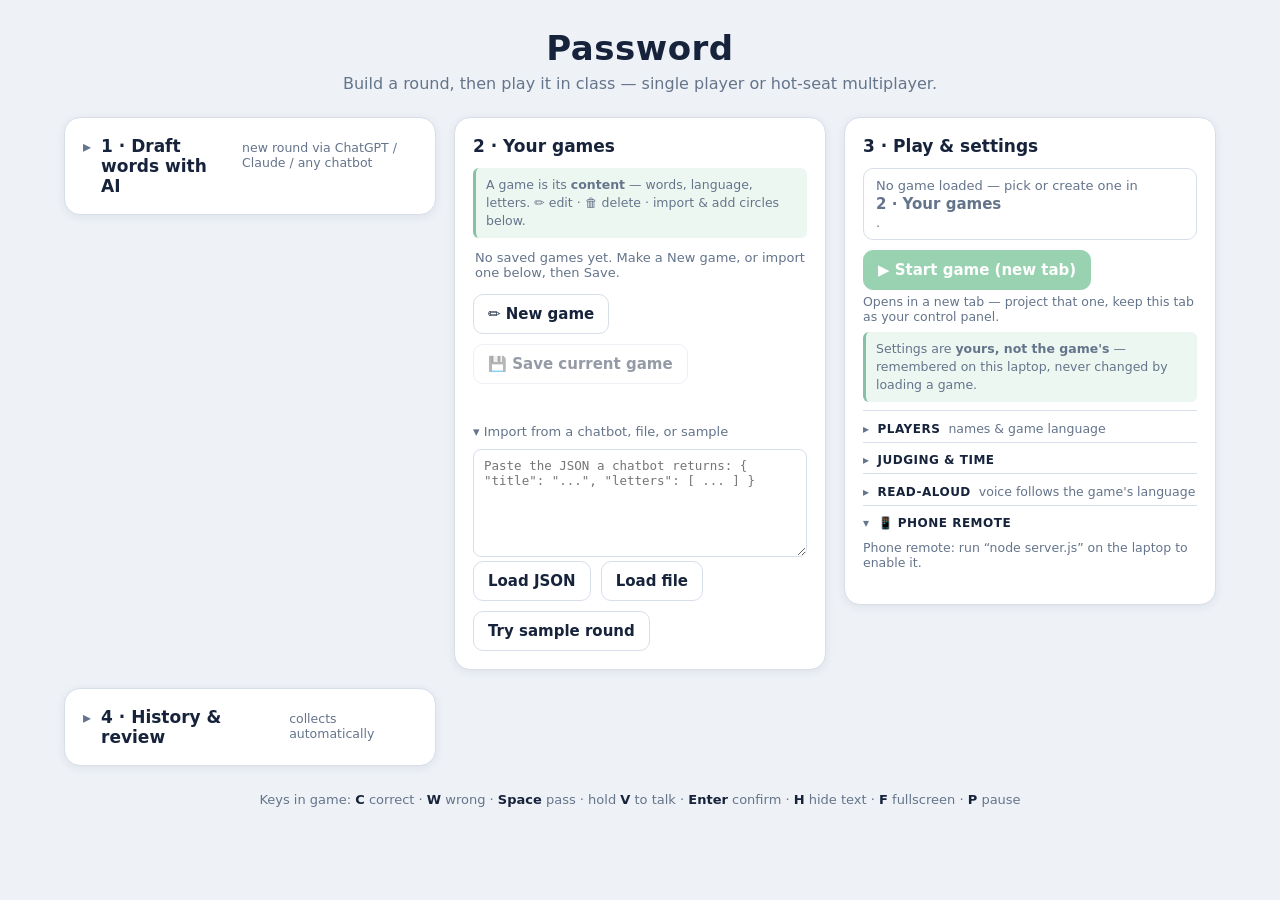
==== index.html @ 52a79681 "Declutter the whole setup page: fold the occasional-use cards The daily flow is pick-a-game-and-star" ====
<!DOCTYPE html>
<html lang="en">
<head>
  <meta charset="UTF-8" />
  <meta name="viewport" content="width=device-width, initial-scale=1.0" />
  <title>Password</title>
  <link rel="icon" href="data:," />
  <link rel="stylesheet" href="styles.css" />
</head>
<body>
  <!-- ===================== SETUP ===================== -->
  <section id="setup" class="screen">
    <header class="setup-head">
      <h1>Password</h1>
      <p class="sub">Build a round, then play it in class — single player or hot-seat multiplayer.</p>
    </header>

    <div class="setup-grid">
      <!-- 1. Generate words via any chatbot -->
      <details class="card cardfold">
        <summary><h2>1 · Draft words with AI</h2><span class="hint">new round via ChatGPT / Claude / any chatbot</span></summary>
        <p class="hint card-note">These fields only shape the prompt — they never change a game you've already loaded.</p>
        <div class="field-row">
          <label>Language
            <select id="prompt-lang">
              <option value="en-US" data-name="English" data-letters="ABCDEFGHIJKLMNOPQRSTUVWXYZ" selected>English</option>
              <option value="ca-ES" data-name="Catalan" data-letters="ABCDEFGHIJKLMNOPQRSTUVWXYZ">Catalan</option>
              <option value="fr-FR" data-name="French" data-letters="ABCDEFGHIJKLMNOPQRSTUVWXYZ">French</option>
              <option value="es-ES" data-name="Spanish" data-letters="ABCDEFGHIJKLMNÑOPQRSTUVWXYZ">Spanish</option>
            </select>
          </label>
          <label>Level
            <select id="level">
              <option>A1</option><option selected>A2</option><option>B1</option>
              <option>B2</option><option>C1</option>
            </select>
          </label>
          <label>Players <input id="num-players" type="number" value="1" min="1" max="6" /></label>
        </div>
        <label>Game type
          <select id="purpose">
            <option value="vocabulary" selected>Vocabulary (language learning)</option>
            <option value="quiz">General knowledge quiz</option>
            <option value="subject">School subject review</option>
          </select>
        </label>
        <label>Topic / theme <input id="topic" type="text" value="everyday vocabulary" /></label>
        <label>Letters <input id="letters" type="text" value="ABCDEFGHIJKLMNOPQRSTUVWXYZ" /></label>
        <button id="build-prompt" class="btn">Build chatbot prompt</button>
        <textarea id="prompt-output" class="mono" rows="5" placeholder="Your prompt appears here — paste it into ChatGPT / Claude / any chatbot."></textarea>
        <button id="copy-prompt" class="btn ghost">Copy prompt</button>
      </details>

      <!-- 2. Your games (saved in this browser) -->
      <div class="card">
        <h2>2 · Your games</h2>
        <p class="hint card-note">A game is its <b>content</b> — words, language, letters. ✏️ edit · 🗑 delete · import &amp; add circles below.</p>
        <div id="library" class="library"></div>
        <div class="field-row">
          <button id="edit-game" class="btn">✏️ New game</button>
          <button id="save-local" class="btn ghost" disabled>💾 Save current game</button>
        </div>
        <div id="validation" class="msg"></div>
        <details id="import-details" class="import">
          <summary>Import from a chatbot, file, or sample</summary>
          <textarea id="json-input" class="mono" rows="6" placeholder='Paste the JSON a chatbot returns: { "title": "...", "letters": [ ... ] }'></textarea>
          <div class="field-row">
            <button id="load-json" class="btn">Load JSON</button>
            <button id="load-file" class="btn ghost">Load file</button>
            <button id="load-sample" class="btn ghost">Try sample round</button>
          </div>
          <input id="file-input" type="file" accept=".txt,.json,text/plain,application/json" hidden />
        </details>
        <details id="append-details" class="import hidden">
          <summary>➕ Add circles (word sets) to the loaded game</summary>
          <p id="append-info" class="hint"></p>
          <div class="field-row append-row">
            <label>New circles <input id="append-count" type="number" value="2" min="1" max="5" /></label>
            <button id="append-prompt" class="btn">Build chatbot prompt</button>
            <button id="copy-append" class="btn ghost">Copy</button>
          </div>
          <textarea id="append-output" class="mono" rows="4" placeholder="A prompt that lists the words already in the game (so the AI picks different ones) appears here."></textarea>
          <textarea id="append-input" class="mono" rows="4" placeholder="Paste the JSON the chatbot returns here…"></textarea>
          <button id="append-json" class="btn">➕ Append to game</button>
          <div id="append-msg" class="msg"></div>
          <p class="hint">Prefer to write them yourself? Press ✏️ on the game and use “+ player set”.</p>
        </details>
      </div>

      <!-- 3. Settings for playing the loaded game -->
      <div class="card">
        <h2>3 · Play &amp; settings</h2>

        <div id="current-game" class="current-game none">No game loaded — pick or create one in <b>2 · Your games</b>.</div>
        <button id="start-game" class="btn primary" disabled>▶ Start game (new tab)</button>
        <p class="hint">Opens in a new tab — project that one, keep this tab as your control panel.</p>
        <button id="apply-live" class="btn hidden">⚡ Apply settings to the live game</button>

        <p class="hint card-note">Settings are <b>yours, not the game's</b> — remembered on this laptop, never changed by loading a game.</p>

        <details class="sgroup">
          <summary>Players <span class="hint">names &amp; game language</span></summary>
          <div id="players-list"></div>
          <label>Game language
            <select id="language" title="Set from the loaded game; drives the read-aloud voice and speech recognition.">
              <option value="en-US" data-name="English" data-letters="ABCDEFGHIJKLMNOPQRSTUVWXYZ" selected>English</option>
              <option value="ca-ES" data-name="Catalan" data-letters="ABCDEFGHIJKLMNOPQRSTUVWXYZ">Catalan</option>
              <option value="fr-FR" data-name="French" data-letters="ABCDEFGHIJKLMNOPQRSTUVWXYZ">French</option>
              <option value="es-ES" data-name="Spanish" data-letters="ABCDEFGHIJKLMNÑOPQRSTUVWXYZ">Spanish</option>
            </select>
          </label>
        </details>

        <details class="sgroup">
          <summary>Judging &amp; time</summary>
          <label>Judging mode
            <select id="mode">
              <option value="voice-assist">Voice-assist (ASR suggests, you confirm)</option>
              <option value="voice-auto" selected>Voice-auto (auto-accept confident answers)</option>
              <option value="teacher-judge">Teacher-judge (no mic, you decide)</option>
              <option value="type-in">Type-in (typed answers)</option>
            </select>
          </label>
          <label class="slider">Strictness <input id="strictness" type="range" min="0" max="1" step="0.05" value="0.7" />
            <output id="strictness-out">0.7</output>
          </label>
          <label>Time limit (seconds per player, 0 = no timer)
            <input id="play-duration" type="number" value="300" min="0" max="3600" step="10" />
          </label>
        </details>

        <details class="sgroup">
          <summary>Read-aloud <span class="hint">voice follows the game's language</span></summary>
          <label>Voice
            <span class="voice-pick">
              <select id="voice"></select>
              <button id="test-voice" class="btn ghost small" type="button" title="Test voice">▶</button>
            </span>
          </label>
          <label class="check"><input id="neural" type="checkbox" disabled /> High-quality neural voice (uses the server)</label>
          <div id="neural-note" class="hint"></div>
          <label class="slider">Reading speed <input id="tts-rate" type="range" min="0.5" max="1.5" step="0.01" value="0.93" />
            <input id="tts-rate-num" class="num" type="number" min="0.5" max="1.5" step="0.01" value="0.93" title="Type an exact speed, e.g. 0.89" />
          </label>
          <label class="check"><input id="auto-read" type="checkbox" checked /> Read clues aloud automatically</label>
          <p id="speech-note" class="hint"></p>
        </details>

        <details class="sgroup" open>
          <summary>📱 Phone remote</summary>
          <div id="remote-info" class="hint remote-info"></div>
          <div id="remote-qr" class="remote-qr"></div>
        </details>
      </div>

      <!-- 4. Results history & review -->
      <details class="card cardfold">
        <summary><h2>4 · History &amp; review</h2><span class="hint" id="history-hint">collects automatically</span></summary>
        <p class="hint card-note">Open a session to see each player's missed words (hover for the clue) — or turn them into a fresh <b>review round</b> with one click.</p>
        <div id="history" class="history"></div>
      </details>
    </div>
    <footer class="legend">Keys in game: <b>C</b> correct · <b>W</b> wrong · <b>Space</b> pass · hold <b>V</b> to talk · <b>Enter</b> confirm · <b>H</b> hide text · <b>F</b> fullscreen · <b>P</b> pause</footer>
  </section>

  <!-- ===================== EDITOR ===================== -->
  <section id="editor" class="screen hidden">
    <div class="editor-head">
      <input id="editor-title" class="editor-title" type="text" placeholder="Round title" />
      <select id="editor-lang" class="editor-lang" title="Language">
        <option value="en-US" data-name="English">English</option>
        <option value="ca-ES" data-name="Catalan">Catalan</option>
        <option value="fr-FR" data-name="French">French</option>
        <option value="es-ES" data-name="Spanish">Spanish</option>
      </select>
      <div class="editor-actions">
        <button id="editor-scaffold" class="btn ghost small">+ Letters A–Z</button>
        <button id="editor-add" class="btn ghost small">+ Row</button>
        <button id="editor-save" class="btn primary">💾 Save</button>
        <button id="editor-cancel" class="btn ghost">Cancel</button>
      </div>
    </div>
    <div class="editor-sets">
      <span>Word set</span>
      <button id="editor-set-prev" class="btn ghost small">‹</button>
      <span id="editor-set-label">1 / 1</span>
      <button id="editor-set-next" class="btn ghost small">›</button>
      <button id="editor-set-add" class="btn ghost small">+ player set</button>
      <button id="editor-set-del" class="btn ghost small">− set</button>
      <button id="editor-mix" class="btn ghost small" title="Replay with the same class: every letter randomly reshuffles which set gets which word, blending the circles. Rename the title before saving to keep the original game unchanged.">🔀 Mix circles</button>
      <span class="hint">Each set is a different player's words for the same letters — so players in the room don't get the same words.</span>
    </div>
    <div id="editor-msg" class="msg"></div>
    <div class="editor-table">
      <div class="erow erow-head">
        <span>Letter</span><span>Type</span><span>Answer</span><span>Accepted</span><span>Clue / definition</span><span></span>
      </div>
      <div id="editor-rows"></div>
    </div>
  </section>

  <!-- ===================== GAME ===================== -->
  <section id="game" class="screen hidden">
    <div id="hud">
      <span id="hud-name" class="hud-name"></span>
      <span id="hud-time" class="hud-time">00:00</span>
      <span id="hud-score" class="hud-score">0/0</span>
    </div>

    <div id="stage"></div>
    <video id="cam" autoplay muted playsinline></video>

    <div id="clue">
      <div class="clue-left"><span id="clue-letter">A</span><small id="clue-kind">Starts with A</small></div>
      <p id="clue-text" class="clue-text"></p>
    </div>

    <div id="heard" class="heard"></div>
    <div id="suggestion" class="suggestion"></div>
    <div id="reveal-answer" class="reveal-answer hidden"></div>
    <div id="toast" class="toast hidden"></div>

    <div id="controls">
      <button id="mic" class="ctrl mic" title="Hold to talk (or hold V)">🎤 Hold to talk</button>
      <input id="type-answer" class="type-answer" type="text" placeholder="type answer… (Enter)" />
      <button id="btn-correct" class="ctrl ok" title="C">✓</button>
      <button id="btn-pass" class="ctrl pass" title="Space">⏭</button>
      <button id="btn-wrong" class="ctrl no" title="W">✕</button>
      <button id="read-clue" class="ctrl util" title="Read clue aloud">🔊</button>
      <button id="toggle-clue" class="ctrl util" title="Hide definition (audio only)">👁</button>
      <button id="camera-toggle" class="ctrl util" title="Toggle camera">📷</button>
      <button id="fullscreen" class="ctrl util" title="Fullscreen (F)">⛶</button>
      <button id="pause" class="ctrl util">⏸ Pause</button>
      <button id="exit" class="ctrl util">Exit</button>
    </div>

    <div id="result" class="overlay hidden">
      <div class="result-card">
        <h2>Round over</h2>
        <div id="result-body"></div>
        <button id="result-again" class="btn primary">Back to setup</button>
      </div>
    </div>
  </section>

  <script src="js/vendor/qrcode.js"></script>
  <script type="module" src="js/app.js"></script>
</body>
</html>
---- styles.css ----
:root {
  --bg: #eef2f7;
  --bg2: #ffffff;
  --ink: #16233b;
  --muted: #64748b;
  --line: #d7deea;
  --player: #1f9d55;
  --ok: #1f9d55;
  --no: #e23c3c;
  --pass: #e0a52a;
  --shadow: 0 2px 10px rgba(20, 35, 59, .08);
}

* { box-sizing: border-box; }

html, body {
  margin: 0;
  height: 100%;
  background: var(--bg);
  color: var(--ink);
  font-family: system-ui, -apple-system, Segoe UI, Roboto, sans-serif;
}

.screen { min-height: 100vh; }
.hidden { display: none !important; }

button { font-family: inherit; cursor: pointer; }
.btn {
  background: #fff; color: var(--ink); border: 1px solid var(--line);
  border-radius: 10px; padding: 10px 14px; font-size: 15px; font-weight: 600;
}
.btn:hover { border-color: #aebacd; }
.btn.primary { background: var(--ok); border-color: var(--ok); color: #fff; }
.btn.primary:hover { filter: brightness(1.05); }
.btn:disabled { opacity: .45; cursor: not-allowed; }
.btn.ghost { background: transparent; }
.btn.small { padding: 6px 10px; font-size: 13px; }
/* visible focus for keyboard users, without outlining every mouse click */
button:focus-visible, input:focus-visible, select:focus-visible {
  outline: 2px solid var(--ok); outline-offset: 2px;
}

/* ---------------- Setup ---------------- */
.setup-head { padding: 28px 24px 6px; text-align: center; }
.setup-head h1 { margin: 0; font-size: 34px; letter-spacing: .5px; }
.setup-head h1 span { color: var(--muted); font-weight: 400; font-size: 20px; }
.setup-head .sub { color: var(--muted); margin: 6px 0 0; }

.setup-grid {
  display: grid; gap: 18px; padding: 18px 24px;
  grid-template-columns: repeat(auto-fit, minmax(320px, 1fr));
  max-width: 1200px; margin: 0 auto;
  align-items: start; /* collapsed cards keep their natural height */
}
.card { background: var(--bg2); border: 1px solid var(--line); border-radius: 16px; padding: 18px; box-shadow: var(--shadow); }
.card h2 { margin: 0 0 12px; font-size: 17px; }
/* A whole card that folds shut (occasional-use sections: AI drafting, history). */
details.cardfold > summary { cursor: pointer; list-style: none; display: flex; align-items: baseline; gap: 10px; }
details.cardfold > summary::-webkit-details-marker { display: none; }
details.cardfold > summary::before { content: '▸'; color: var(--muted); }
details.cardfold[open] > summary::before { content: '▾'; }
details.cardfold > summary h2 { margin: 0; }
details.cardfold > summary .hint { margin: 0; }
details.cardfold[open] > summary { margin-bottom: 12px; }
.card hr { border: none; border-top: 1px solid var(--line); margin: 14px 0; }
/* "What this section does" note under each card title. */
.card-note {
  background: color-mix(in srgb, var(--ok) 8%, transparent);
  border-left: 3px solid color-mix(in srgb, var(--ok) 45%, var(--line));
  border-radius: 6px; padding: 8px 10px; margin: -2px 0 14px; line-height: 1.45;
}
/* Collapsible settings group inside a card (Players, Judging, Read-aloud…). */
.sgroup { border-top: 1px solid var(--line); padding: 10px 0 6px; }
.sgroup summary {
  cursor: pointer; list-style: none;
  font-size: 12px; font-weight: 700; text-transform: uppercase; letter-spacing: .5px;
  color: var(--ink); display: flex; align-items: baseline; gap: 8px;
}
.sgroup summary::-webkit-details-marker { display: none; }
.sgroup summary::before { content: '▸'; color: var(--muted); }
.sgroup[open] summary::before { content: '▾'; }
.sgroup[open] summary { margin-bottom: 10px; }
.sgroup summary .hint { margin: 0; text-transform: none; letter-spacing: 0; font-weight: 400; }

label { display: block; font-size: 13px; color: var(--muted); margin-bottom: 10px; }
input[type=text], input[type=number], select, textarea {
  width: 100%; margin-top: 4px; background: #fff; color: var(--ink);
  border: 1px solid var(--line); border-radius: 8px; padding: 8px 10px; font-size: 14px;
}
input:focus, select:focus, textarea:focus { outline: none; border-color: var(--ok); }
.field-row { display: flex; gap: 10px; flex-wrap: wrap; }
.field-row label { flex: 1 1 120px; }
textarea.mono { font-family: ui-monospace, Menlo, Consolas, monospace; font-size: 12.5px; resize: vertical; }
.hint { color: var(--muted); font-size: 12.5px; margin: 4px 0 8px; }
.slider { display: flex; align-items: center; gap: 10px; }
.slider input { flex: 1; }
.slider input.num { flex: 0 0 4.5rem; width: 4.5rem; text-align: center; }
.check { display: flex; align-items: center; gap: 8px; }
.check input { width: auto; }
.voice-pick { display: flex; gap: 6px; align-items: center; margin-top: 4px; }
.voice-pick select { margin-top: 0; flex: 1; }
.voice-pick #test-voice { flex: none; padding: 7px 12px; }

.msg { font-size: 13px; min-height: 18px; margin-top: 8px; }
.msg.ok { color: #157f45; }
.msg.error { color: #c0392b; }

/* saved-games library */
.library { display: flex; flex-direction: column; gap: 6px; margin-bottom: 10px; max-height: 260px; overflow-y: auto; }
.lib-empty { color: var(--muted); font-size: 13px; margin: 4px 2px; }
.lib-item { display: flex; gap: 6px; }
.lib-open { flex: 1; display: flex; flex-direction: column; gap: 2px; text-align: left; background: #fff; border: 1px solid var(--line); border-radius: 10px; padding: 8px 12px; cursor: pointer; }
.lib-open:hover { border-color: #aebacd; }
.lib-item.current .lib-open { border-color: var(--ok); box-shadow: inset 0 0 0 1px var(--ok); }
.lib-item.current .lib-title::after { content: ' · loaded'; color: var(--ok); font-weight: 600; font-size: 12px; }
.lib-title { font-weight: 700; font-size: 14px; }
.lib-meta { color: var(--muted); font-size: 12px; }
.lib-edit, .lib-del { background: #fff; border: 1px solid var(--line); border-radius: 10px; padding: 0 12px; font-size: 14px; cursor: pointer; }
.lib-edit:hover { border-color: #aebacd; }
.lib-del:hover { background: #faddd9; }
/* results history & review */
.history { display: flex; flex-direction: column; gap: 6px; max-height: 420px; overflow-y: auto; }
.h-item { background: #fff; border: 1px solid var(--line); border-radius: 10px; padding: 8px 12px; }
.h-item summary {
  cursor: pointer; list-style: none; display: flex; align-items: baseline; gap: 10px; flex-wrap: wrap;
}
.h-item summary::-webkit-details-marker { display: none; }
.h-item summary::before { content: '▸'; color: var(--muted); }
.h-item[open] summary::before { content: '▾'; }
.h-date { color: var(--muted); font-size: 12px; white-space: nowrap; }
.h-title { font-weight: 700; font-size: 14px; flex: 1; }
.h-scores { font-size: 13px; color: var(--muted); }
.h-player { margin: 8px 0 0; font-size: 13px; display: flex; align-items: center; gap: 6px; flex-wrap: wrap; }
.h-word {
  display: inline-flex; align-items: center; gap: 4px; border-radius: 999px;
  padding: 2px 9px 2px 4px; font-size: 12.5px; font-weight: 600; cursor: help;
}
.h-word i { font-style: normal; font-weight: 800; border-radius: 50%; width: 17px; height: 17px; display: inline-flex; align-items: center; justify-content: center; background: rgba(255, 255, 255, .65); font-size: 11px; }
.h-word.wrong { background: #fbdcdc; color: #a12c20; }
.h-word.passed { background: #fcefce; color: #97700f; }
.h-word.unanswered { background: #e8edf5; color: var(--muted); }
.h-actions { display: flex; gap: 8px; margin-top: 10px; }
.h-agg { margin-top: 8px; font-size: 13px; display: flex; align-items: center; gap: 6px; flex-wrap: wrap; }
.h-agg .h-word { padding: 2px 9px; }
.h-agg-label { color: var(--muted); font-size: 12px; font-weight: 700; text-transform: uppercase; letter-spacing: .5px; }
.h-clear { align-self: flex-start; margin-top: 6px; }

.import { margin-top: 8px; }
.append-row { align-items: flex-end; }
.append-row label { flex: 0 0 110px; }
.append-row .btn { margin-bottom: 10px; }
.import summary { cursor: pointer; color: var(--muted); font-size: 13px; padding: 6px 0; list-style: none; }
.import summary::-webkit-details-marker { display: none; }
.import summary::before { content: '▸ '; }
.import[open] summary::before { content: '▾ '; }
.import summary:hover { color: var(--ink); }

.player-row { display: flex; align-items: center; gap: 8px; margin-bottom: 8px; }
.player-row .p-name { flex: 1; margin: 0; }
.swatch { width: 18px; height: 18px; border-radius: 50%; flex: none; }
.p-del { background: none; border: none; color: var(--muted); font-size: 14px; }

/* which game the play settings / Start apply to (section 3) */
.current-game {
  display: flex; flex-direction: column; gap: 2px;
  background: color-mix(in srgb, var(--ok) 6%, #fff);
  border: 1px solid color-mix(in srgb, var(--ok) 55%, var(--line));
  border-radius: 10px; padding: 9px 12px; margin: 0 0 10px; font-size: 14px;
}
.current-game b { font-size: 15px; }
.current-game span { color: var(--muted); font-size: 12.5px; }
.current-game.none { background: #fff; border-color: var(--line); color: var(--muted); font-size: 13px; }

.remote-info { margin: 4px 0 6px; word-break: break-all; }
.remote-info b { color: var(--ink); }
.remote-qr { margin: 0 0 10px; }
.remote-qr img { width: 148px; height: 148px; image-rendering: pixelated; background: #fff; border: 1px solid var(--line); border-radius: 8px; padding: 6px; }

/* ---------------- Editor ---------------- */
#editor { padding: 14px 22px 48px; max-width: 1120px; margin: 0 auto; }
.editor-head {
  position: sticky; top: 0; z-index: 2; background: var(--bg);
  display: flex; gap: 12px; align-items: center; justify-content: space-between;
  flex-wrap: wrap; padding: 12px 0; border-bottom: 1px solid var(--line);
}
.editor-title { flex: 1; min-width: 180px; margin: 0; font-size: 18px; font-weight: 700; }
.editor-lang { margin: 0; width: auto; }
.editor-time { margin: 0; display: inline-flex; align-items: center; gap: 6px; color: var(--muted); font-size: 14px; }
.editor-time input { width: 68px; margin: 0; }
.editor-actions { display: flex; gap: 8px; flex-wrap: wrap; }
.editor-sets { display: flex; align-items: center; gap: 8px; flex-wrap: wrap; margin: 8px 0; color: var(--muted); font-size: 13px; }
.editor-sets #editor-set-label { font-weight: 700; color: var(--ink); min-width: 42px; text-align: center; }
.editor-sets .hint { margin: 0; }
.editor-table { margin-top: 12px; }
.erow {
  display: grid; grid-template-columns: 54px 124px 1.1fr 1.2fr 2.4fr 34px;
  gap: 8px; align-items: center; margin-bottom: 6px;
}
.erow input, .erow select { margin-top: 0; }
.erow-head { color: var(--muted); font-size: 12px; font-weight: 600; padding: 0 2px; }
.e-letter { text-align: center; font-weight: 700; text-transform: uppercase; }
.e-del { background: #fff; border: 1px solid var(--line); border-radius: 8px; color: var(--no); font-weight: 700; padding: 8px 0; }
.e-del:hover { background: #faddd9; }
@media (max-width: 720px) {
  .erow { grid-template-columns: 44px 100px 1fr 34px; }
  .erow .e-accept, .erow-head span:nth-child(4) { display: none; }
  .erow .e-clue { grid-column: 1 / -1; }
}
.legend { text-align: center; color: var(--muted); font-size: 13px; padding: 8px 0 28px; }
.legend b { color: var(--ink); }

/* ---------------- Game ---------------- */
#game {
  position: relative; height: 100vh; overflow: hidden;
  background: radial-gradient(circle at 50% 42%, #ffffff, #e3ebf6 72%);
}

#hud {
  position: absolute; top: 16px; left: 0; right: 0; z-index: 5;
  display: flex; justify-content: center; gap: 26px; align-items: baseline;
  font-variant-numeric: tabular-nums; pointer-events: none;
}
.hud-name { font-size: 20px; font-weight: 700; }
.hud-time { font-size: 30px; font-weight: 800; }
.hud-time.low { color: var(--no); }
.hud-score { font-size: 20px; color: var(--muted); }

#stage { position: absolute; inset: 0; }

/* a circle is a square box; chips are placed around the ring */
.circle { position: absolute; aspect-ratio: 1; }
.circle-center {
  position: absolute; left: 50%; top: 50%; transform: translate(-50%, -50%);
  width: 66%; height: 66%; border-radius: 50%;
  display: flex; flex-direction: column; align-items: center; justify-content: center;
  background: rgba(20, 35, 59, .04); overflow: hidden;
}
.circle-name { font-weight: 700; font-size: 1.1em; }
.circle-score { color: var(--muted); font-size: 1em; }
/* remaining time — shown only on the smaller (non-active) circles */
.circle-time { display: none; font-variant-numeric: tabular-nums; font-weight: 800; font-size: 1.2em; margin-top: 2px; }
.circle-time.low { color: var(--no); }
.circle.mini .circle-time { display: block; }

.chip {
  position: absolute; width: 9%; aspect-ratio: 1; transform: translate(-50%, -50%);
  display: flex; align-items: center; justify-content: center;
  border-radius: 50%; font-weight: 800; font-size: .72em;
  background: #fff; color: var(--ink); border: 2px solid var(--line);
  box-shadow: 0 2px 5px rgba(20, 35, 59, .14);
  transition: transform .15s, background .2s, box-shadow .2s;
}
.chip { border-color: color-mix(in srgb, var(--player) 42%, #ffffff); } /* faint player tint ring */
.chip[data-state=correct] { background: var(--ok); border-color: var(--ok); color: #fff; }
.chip[data-state=wrong]   { background: var(--no); border-color: var(--no); color: #fff; }
.chip[data-state=passed]  { background: var(--pass); border-color: var(--pass); color: #1c1300; }
.chip.active {
  background: var(--player); color: #fff; border-color: #fff;
  transform: translate(-50%, -50%) scale(1.28);
  box-shadow: 0 0 0 4px var(--player), 0 0 22px rgba(20, 35, 59, .25);
}

/* active player big & centered */
.circle.active {
  left: 50%; top: 50%; transform: translate(-50%, -50%);
  width: min(78vmin, 720px); font-size: clamp(16px, 3.4vmin, 32px);
  z-index: 2;
}
/* others sit small in the corners */
.circle.mini { width: 22vmin; font-size: 2.0vmin; opacity: .9; z-index: 1; }
.circle.mini .circle-center { background: none; }
.corner-tl { left: 2vmin; top: 9vmin; }
.corner-tr { right: 2vmin; top: 9vmin; left: auto; }
.corner-bl { left: 2vmin; bottom: 16vmin; top: auto; }
.corner-br { right: 2vmin; bottom: 16vmin; left: auto; top: auto; }
.corner-ml { left: 2vmin; top: 50%; transform: translateY(-50%); }
.corner-mr { right: 2vmin; top: 50%; left: auto; transform: translateY(-50%); }

/* camera fills the center of the active circle — the TV-show look */
#cam { display: none; }
body.cam-on #cam {
  display: block; position: absolute; inset: 0; width: 100%; height: 100%;
  object-fit: cover; border-radius: 50%; transform: scaleX(-1);
}
body.cam-on .circle.active .circle-center { background: #000; box-shadow: inset 0 0 0 3px var(--player); }
body.cam-on .circle.active .circle-name,
body.cam-on .circle.active .circle-score {
  position: relative; z-index: 2; color: #fff;
  background: rgba(0, 0, 0, .45); padding: 1px 10px; border-radius: 6px;
}

/* clue */
#clue {
  position: absolute; bottom: 92px; left: 50%; transform: translateX(-50%);
  display: flex; align-items: center; gap: 16px; z-index: 5;
  max-width: 720px; width: calc(100% - 40px);
  background: #fff; border: 1px solid var(--line); box-shadow: var(--shadow);
  border-radius: 14px; padding: 12px 18px;
}
.clue-left { display: flex; flex-direction: column; align-items: center; line-height: 1; }
/* clamp() scales the clue up on a projector/TV while staying compact on a laptop */
#clue-letter { font-size: clamp(34px, 4.5vmin, 48px); font-weight: 800; color: var(--ok); }
#clue-kind { color: var(--muted); font-size: 11px; margin-top: 2px; }
.clue-text { margin: 0; font-size: clamp(19px, 2.6vmin, 27px); }
body.clue-hidden #clue { display: none; } /* audio-only: hide the whole clue box */

.heard { position: absolute; bottom: 168px; left: 50%; transform: translateX(-50%); color: var(--muted); font-size: 15px; z-index: 5; }
.suggestion { position: absolute; bottom: 196px; left: 50%; transform: translateX(-50%); z-index: 5; font-weight: 600; font-size: 15px; padding: 4px 12px; border-radius: 8px; }
.suggestion.correct { background: #d7f5e3; color: #157f45; }
.suggestion.review  { background: #fcefce; color: #97700f; }
.suggestion.wrong   { background: #faddd9; background: #fbdcdc; color: #c0392b; }

/* controls — minimal, bottom */
#controls {
  position: absolute; bottom: 14px; left: 50%; transform: translateX(-50%);
  display: flex; gap: 8px; align-items: center; z-index: 6;
  transition: opacity .25s ease, transform .25s ease;
}
/* Auto-hidden during play: slide the bar off the bottom edge until the mouse
   comes down to it (toggled from app.js). */
#game.controls-hidden #controls {
  opacity: 0; transform: translate(-50%, 80px); pointer-events: none;
}
.ctrl { border: 1px solid var(--line); background: #fff; color: var(--ink); border-radius: 10px; padding: 10px 12px; font-size: 16px; font-weight: 700; box-shadow: var(--shadow); }
.ctrl.ok { background: var(--ok); border-color: var(--ok); color: #fff; }
.ctrl.no { background: var(--no); border-color: var(--no); color: #fff; }
.ctrl.pass { background: var(--pass); border-color: var(--pass); color: #1c1300; }
.ctrl.mic { font-size: 14px; }
.ctrl.mic.live { background: var(--no); border-color: var(--no); color: #fff; }
.ctrl.util { font-size: 13px; color: var(--muted); }
.type-answer { width: 150px; margin: 0; }

/* wrong-answer reveal: flashes the correct answer while the red chip is held */
.reveal-answer {
  position: absolute; top: 24%; left: 50%; transform: translate(-50%, -50%);
  display: flex; flex-direction: column; align-items: center; gap: 2px;
  background: var(--no); color: #fff; border-radius: 16px;
  padding: 14px 30px; z-index: 7;
  font-size: clamp(26px, 4.5vmin, 44px); font-weight: 800;
  box-shadow: 0 8px 30px rgba(20, 35, 59, .3);
}
.reveal-answer small { font-size: .38em; font-weight: 700; opacity: .85; text-transform: uppercase; letter-spacing: 1px; }

/* live-settings confirmation toast */
.toast {
  position: absolute; bottom: 76px; left: 50%; transform: translateX(-50%);
  background: var(--ink); color: #fff; padding: 8px 16px; border-radius: 999px;
  font-size: 14px; font-weight: 700; z-index: 8; box-shadow: var(--shadow);
  opacity: 1; transition: opacity .3s ease;
}
.toast.hidden { display: none; }

/* result overlay */
.overlay { position: absolute; inset: 0; z-index: 10; display: flex; align-items: center; justify-content: center; background: rgba(20, 35, 59, .45); }
.result-card {
  background: #fff; border: 1px solid var(--line); border-radius: 18px; padding: 28px 34px;
  min-width: 320px; max-width: min(720px, 92vw); text-align: center;
  box-shadow: 0 12px 40px rgba(20, 35, 59, .25);
}
#result-body { max-height: 62vh; overflow-y: auto; }
.result-missed { text-align: left; margin-top: 14px; border-top: 1px solid var(--line); padding-top: 10px; }
.result-missed .h-agg-label { display: block; margin-bottom: 2px; }
.result-card h2 { margin: 0 0 16px; font-size: 26px; }
.result-row { display: flex; justify-content: space-between; gap: 30px; padding: 6px 0; font-size: 18px; border-bottom: 1px solid var(--line); }
/* rows arrive ranked — crown the winner */
.result-row:first-child { font-size: 21px; font-weight: 700; }
.result-row:first-child span:first-child::before { content: '🏆 '; }
.result-card .btn { margin-top: 18px; }
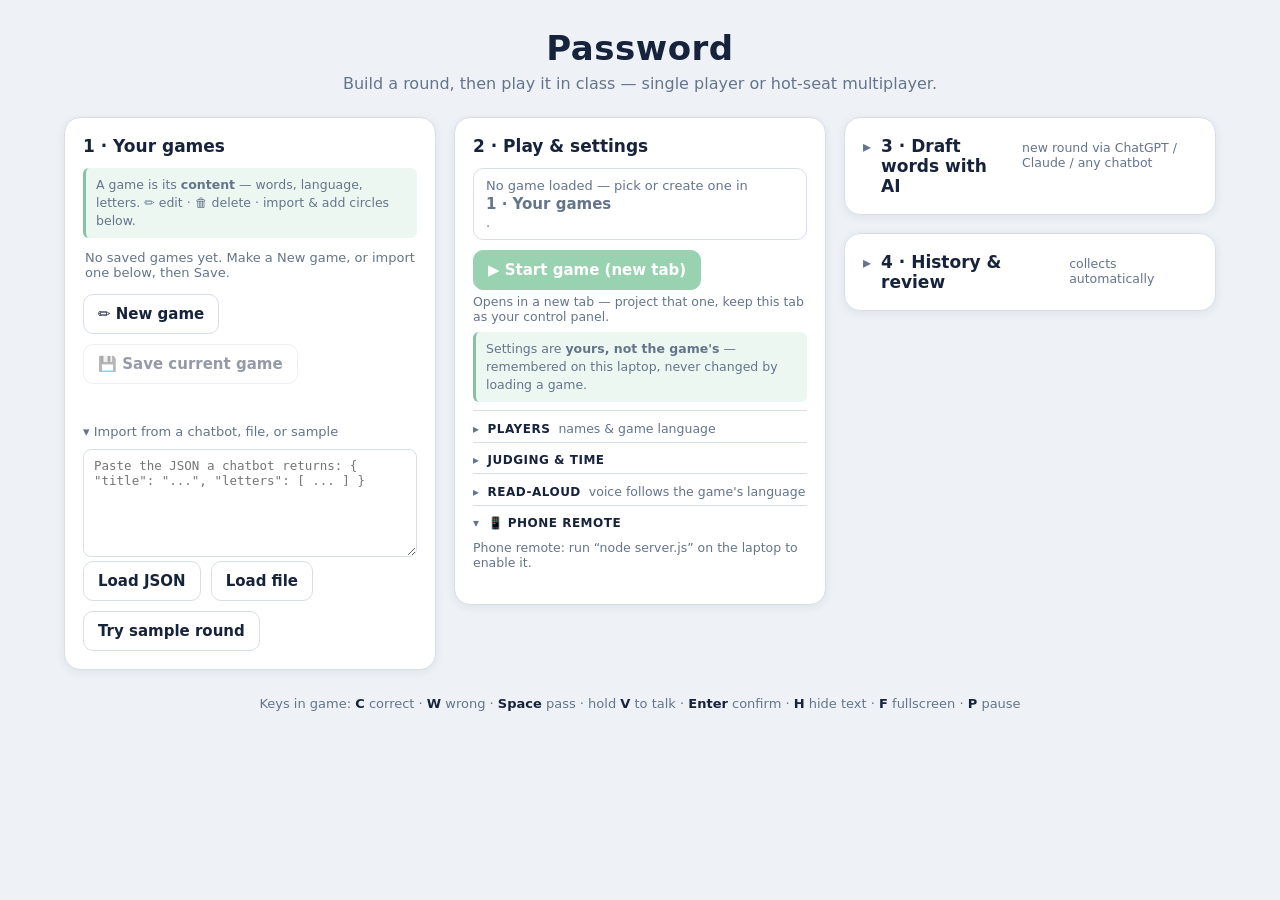
==== commit b98fddb1: "Setup layout: games and play settings up front; AI + history share column 3 Column order now matches" ====
--- a/index.html
+++ b/index.html
@@ -16,44 +16,9 @@
     </header>
 
     <div class="setup-grid">
-      <!-- 1. Generate words via any chatbot -->
-      <details class="card cardfold">
-        <summary><h2>1 · Draft words with AI</h2><span class="hint">new round via ChatGPT / Claude / any chatbot</span></summary>
-        <p class="hint card-note">These fields only shape the prompt — they never change a game you've already loaded.</p>
-        <div class="field-row">
-          <label>Language
-            <select id="prompt-lang">
-              <option value="en-US" data-name="English" data-letters="ABCDEFGHIJKLMNOPQRSTUVWXYZ" selected>English</option>
-              <option value="ca-ES" data-name="Catalan" data-letters="ABCDEFGHIJKLMNOPQRSTUVWXYZ">Catalan</option>
-              <option value="fr-FR" data-name="French" data-letters="ABCDEFGHIJKLMNOPQRSTUVWXYZ">French</option>
-              <option value="es-ES" data-name="Spanish" data-letters="ABCDEFGHIJKLMNÑOPQRSTUVWXYZ">Spanish</option>
-            </select>
-          </label>
-          <label>Level
-            <select id="level">
-              <option>A1</option><option selected>A2</option><option>B1</option>
-              <option>B2</option><option>C1</option>
-            </select>
-          </label>
-          <label>Players <input id="num-players" type="number" value="1" min="1" max="6" /></label>
-        </div>
-        <label>Game type
-          <select id="purpose">
-            <option value="vocabulary" selected>Vocabulary (language learning)</option>
-            <option value="quiz">General knowledge quiz</option>
-            <option value="subject">School subject review</option>
-          </select>
-        </label>
-        <label>Topic / theme <input id="topic" type="text" value="everyday vocabulary" /></label>
-        <label>Letters <input id="letters" type="text" value="ABCDEFGHIJKLMNOPQRSTUVWXYZ" /></label>
-        <button id="build-prompt" class="btn">Build chatbot prompt</button>
-        <textarea id="prompt-output" class="mono" rows="5" placeholder="Your prompt appears here — paste it into ChatGPT / Claude / any chatbot."></textarea>
-        <button id="copy-prompt" class="btn ghost">Copy prompt</button>
-      </details>
-
-      <!-- 2. Your games (saved in this browser) -->
+      <!-- 1. Your games (saved in this browser) -->
       <div class="card">
-        <h2>2 · Your games</h2>
+        <h2>1 · Your games</h2>
         <p class="hint card-note">A game is its <b>content</b> — words, language, letters. ✏️ edit · 🗑 delete · import &amp; add circles below.</p>
         <div id="library" class="library"></div>
         <div class="field-row">
@@ -87,11 +52,11 @@
         </details>
       </div>
 
-      <!-- 3. Settings for playing the loaded game -->
+      <!-- 2. Settings for playing the loaded game -->
       <div class="card">
-        <h2>3 · Play &amp; settings</h2>
-
-        <div id="current-game" class="current-game none">No game loaded — pick or create one in <b>2 · Your games</b>.</div>
+        <h2>2 · Play &amp; settings</h2>
+
+        <div id="current-game" class="current-game none">No game loaded — pick or create one in <b>1 · Your games</b>.</div>
         <button id="start-game" class="btn primary" disabled>▶ Start game (new tab)</button>
         <p class="hint">Opens in a new tab — project that one, keep this tab as your control panel.</p>
         <button id="apply-live" class="btn hidden">⚡ Apply settings to the live game</button>
@@ -153,12 +118,50 @@
         </details>
       </div>
 
-      <!-- 4. Results history & review -->
-      <details class="card cardfold">
-        <summary><h2>4 · History &amp; review</h2><span class="hint" id="history-hint">collects automatically</span></summary>
-        <p class="hint card-note">Open a session to see each player's missed words (hover for the clue) — or turn them into a fresh <b>review round</b> with one click.</p>
-        <div id="history" class="history"></div>
-      </details>
+      <!-- Column 3: the occasional-use tools, stacked. -->
+      <div class="setup-col">
+        <!-- 3. Generate words via any chatbot -->
+        <details class="card cardfold">
+          <summary><h2>3 · Draft words with AI</h2><span class="hint">new round via ChatGPT / Claude / any chatbot</span></summary>
+          <p class="hint card-note">These fields only shape the prompt — they never change a game you've already loaded.</p>
+          <div class="field-row">
+            <label>Language
+              <select id="prompt-lang">
+                <option value="en-US" data-name="English" data-letters="ABCDEFGHIJKLMNOPQRSTUVWXYZ" selected>English</option>
+                <option value="ca-ES" data-name="Catalan" data-letters="ABCDEFGHIJKLMNOPQRSTUVWXYZ">Catalan</option>
+                <option value="fr-FR" data-name="French" data-letters="ABCDEFGHIJKLMNOPQRSTUVWXYZ">French</option>
+                <option value="es-ES" data-name="Spanish" data-letters="ABCDEFGHIJKLMNÑOPQRSTUVWXYZ">Spanish</option>
+              </select>
+            </label>
+            <label>Level
+              <select id="level">
+                <option>A1</option><option selected>A2</option><option>B1</option>
+                <option>B2</option><option>C1</option>
+              </select>
+            </label>
+            <label>Players <input id="num-players" type="number" value="1" min="1" max="6" /></label>
+          </div>
+          <label>Game type
+            <select id="purpose">
+              <option value="vocabulary" selected>Vocabulary (language learning)</option>
+              <option value="quiz">General knowledge quiz</option>
+              <option value="subject">School subject review</option>
+            </select>
+          </label>
+          <label>Topic / theme <input id="topic" type="text" value="everyday vocabulary" /></label>
+          <label>Letters <input id="letters" type="text" value="ABCDEFGHIJKLMNOPQRSTUVWXYZ" /></label>
+          <button id="build-prompt" class="btn">Build chatbot prompt</button>
+          <textarea id="prompt-output" class="mono" rows="5" placeholder="Your prompt appears here — paste it into ChatGPT / Claude / any chatbot."></textarea>
+          <button id="copy-prompt" class="btn ghost">Copy prompt</button>
+        </details>
+
+        <!-- 4. Results history & review -->
+        <details class="card cardfold">
+          <summary><h2>4 · History &amp; review</h2><span class="hint" id="history-hint">collects automatically</span></summary>
+          <p class="hint card-note">Open a session to see each player's missed words (hover for the clue) — or turn them into a fresh <b>review round</b> with one click.</p>
+          <div id="history" class="history"></div>
+        </details>
+      </div>
     </div>
     <footer class="legend">Keys in game: <b>C</b> correct · <b>W</b> wrong · <b>Space</b> pass · hold <b>V</b> to talk · <b>Enter</b> confirm · <b>H</b> hide text · <b>F</b> fullscreen · <b>P</b> pause</footer>
   </section>
--- a/styles.css
+++ b/styles.css
@@ -53,6 +53,8 @@
   align-items: start; /* collapsed cards keep their natural height */
 }
 .card { background: var(--bg2); border: 1px solid var(--line); border-radius: 16px; padding: 18px; box-shadow: var(--shadow); }
+/* a grid cell holding two stacked cards (column 3: AI drafting + history) */
+.setup-col { display: flex; flex-direction: column; gap: 18px; min-width: 0; }
 .card h2 { margin: 0 0 12px; font-size: 17px; }
 /* A whole card that folds shut (occasional-use sections: AI drafting, history). */
 details.cardfold > summary { cursor: pointer; list-style: none; display: flex; align-items: baseline; gap: 10px; }
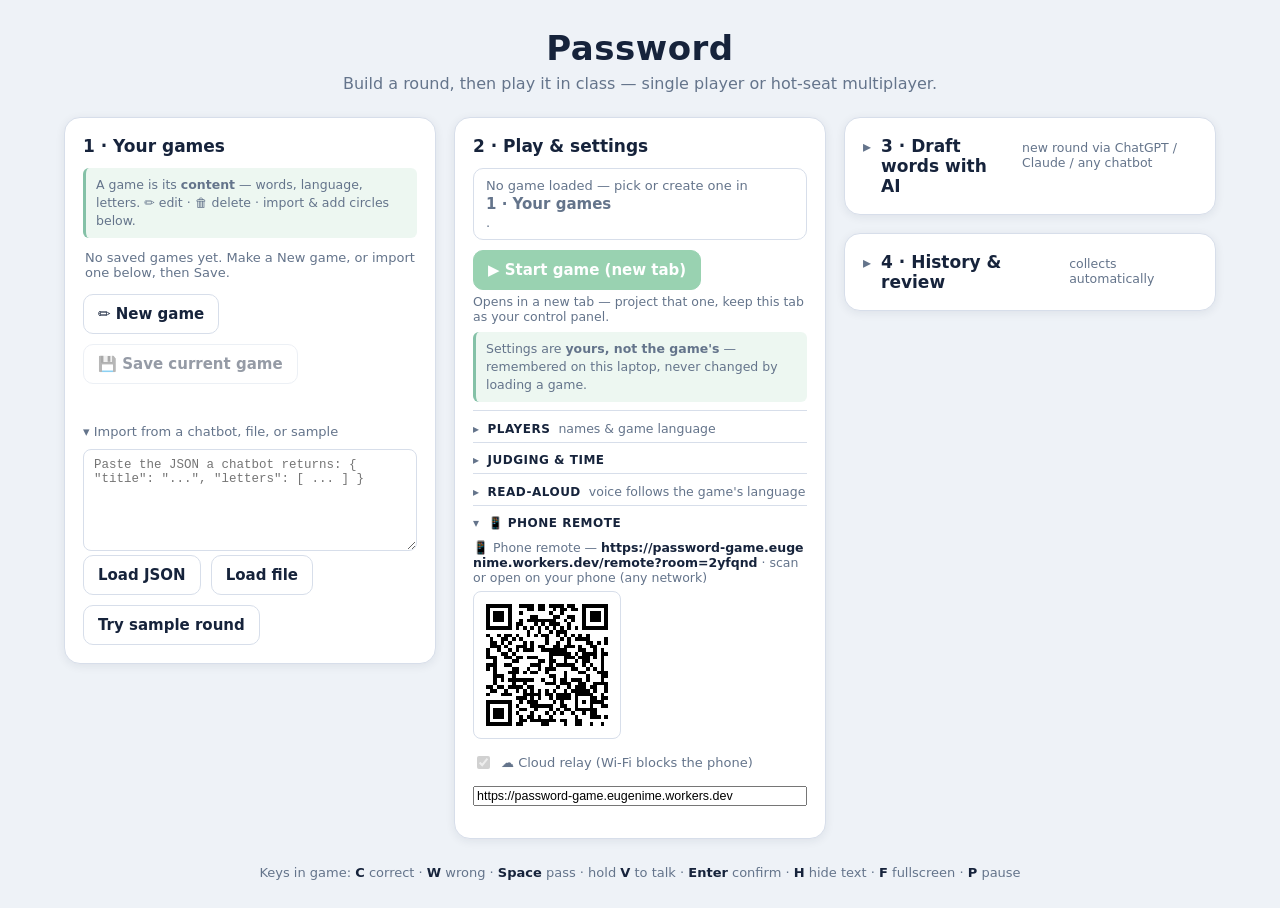
==== commit 2a3e0ea9: "Cloud relay: phone remote fallback for networks that block the LAN Locked-down machines (work laptop" ====
--- a/index.html
+++ b/index.html
@@ -65,6 +65,10 @@
 
         <details class="sgroup">
           <summary>Players <span class="hint">names &amp; game language</span></summary>
+          <label>Players this round
+            <input id="active-players" type="number" value="1" min="1" max="6" title="Play with fewer than the game's word circles — the circles mix together across whoever's left." />
+          </label>
+          <p id="active-players-hint" class="hint"></p>
           <div id="players-list"></div>
           <label>Game language
             <select id="language" title="Set from the loaded game; drives the read-aloud voice and speech recognition.">
@@ -115,6 +119,12 @@
           <summary>📱 Phone remote</summary>
           <div id="remote-info" class="hint remote-info"></div>
           <div id="remote-qr" class="remote-qr"></div>
+          <label class="check relay-cloud" title="Phones connect through a relay on the internet instead of this computer — use when the Wi-Fi blocks phone ↔ computer traffic (work/school networks)">
+            <input id="relay-cloud" type="checkbox" /> ☁ Cloud relay (Wi-Fi blocks the phone)
+          </label>
+          <input id="relay-origin" type="url" class="relay-origin" hidden
+                 placeholder="https://password-game.you.workers.dev"
+                 title="URL of your deployed relay Worker — see README → Cloud relay" />
         </details>
       </div>
 
--- a/styles.css
+++ b/styles.css
@@ -177,6 +177,8 @@
 .remote-info b { color: var(--ink); }
 .remote-qr { margin: 0 0 10px; }
 .remote-qr img { width: 148px; height: 148px; image-rendering: pixelated; background: #fff; border: 1px solid var(--line); border-radius: 8px; padding: 6px; }
+.relay-cloud { margin-top: 2px; }
+.relay-origin { width: 100%; margin: 4px 0 8px; font-size: 12.5px; }
 
 /* ---------------- Editor ---------------- */
 #editor { padding: 14px 22px 48px; max-width: 1120px; margin: 0 auto; }
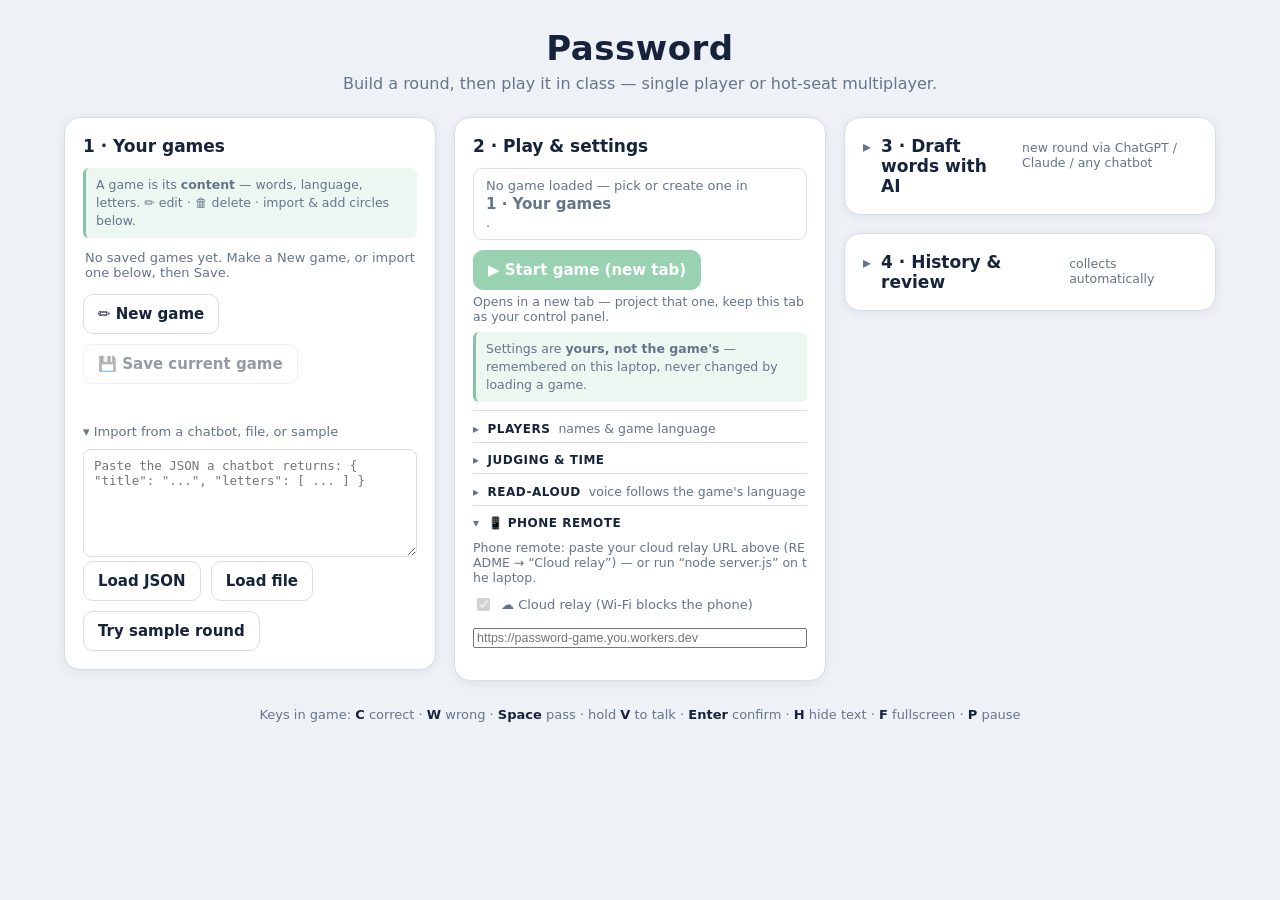
==== commit 90e40eda: "Toggle: briefly flash the word on screen when it's guessed right A wrong answer already reveals the " ====
--- a/index.html
+++ b/index.html
@@ -96,6 +96,8 @@
           <label>Time limit (seconds per player, 0 = no timer)
             <input id="play-duration" type="number" value="300" min="0" max="3600" step="10" />
           </label>
+          <label class="check"><input id="show-correct-word" type="checkbox" checked /> Flash the word on screen when it's guessed right</label>
+          <p class="hint">Off: a correct word is never spelled out on the projected screen.</p>
         </details>
 
         <details class="sgroup">
--- a/styles.css
+++ b/styles.css
@@ -344,6 +344,9 @@
   box-shadow: 0 8px 30px rgba(20, 35, 59, .3);
 }
 .reveal-answer small { font-size: .38em; font-weight: 700; opacity: .85; text-transform: uppercase; letter-spacing: 1px; }
+/* same banner in green, flashed after a correct answer when the teacher has
+   "flash the word" on (the turn carries on underneath — it just fades out) */
+.reveal-answer.correct { background: var(--ok); }
 
 /* live-settings confirmation toast */
 .toast {
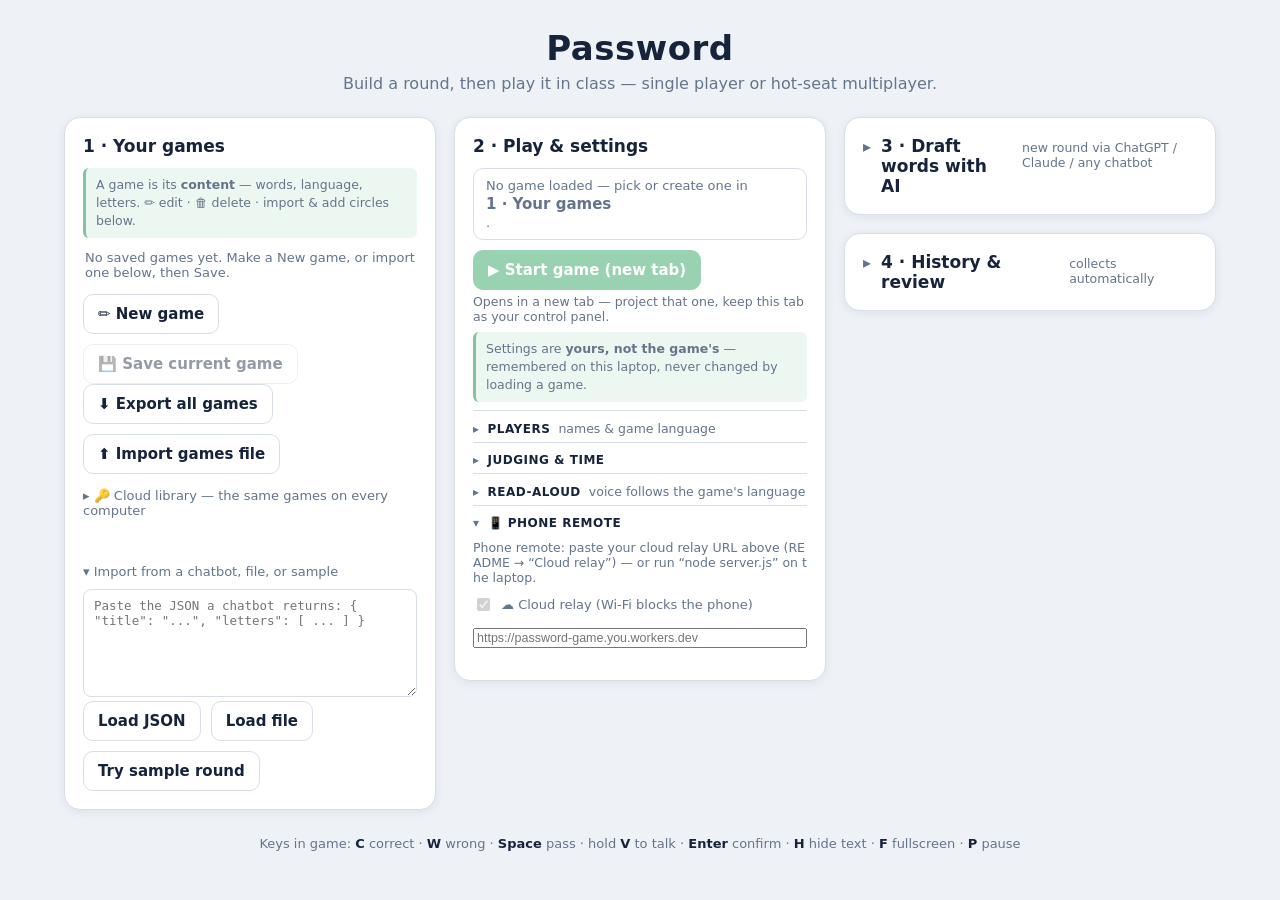
==== commit 4be847ed: "Cloud library: the same saved games on every computer The library was a { title: game } map in one l" ====
--- a/index.html
+++ b/index.html
@@ -25,6 +25,24 @@
           <button id="edit-game" class="btn">✏️ New game</button>
           <button id="save-local" class="btn ghost" disabled>💾 Save current game</button>
         </div>
+        <div class="field-row">
+          <button id="export-library" class="btn ghost" title="Download every saved game as one JSON file — your backup, and how you carry them to another computer">⬇ Export all games</button>
+          <button id="import-library" class="btn ghost" title="Merge a library file back in — games already saved here are left alone">⬆ Import games file</button>
+          <input id="library-file" type="file" accept=".json,application/json" hidden />
+        </div>
+        <details id="sync-details" class="import">
+          <summary>🔑 Cloud library — the same games on every computer</summary>
+          <p class="hint">One key opens your library everywhere. Generate it here, then paste it on your other computers — games you save sync both ways. Needs a deployed cloud relay (README → “Cloud relay”). Anyone who has the key can read and change your games, so keep it to yourself.</p>
+          <div class="field-row">
+            <input id="library-key" type="text" class="mono lib-key" placeholder="paste your library key" autocomplete="off" autocapitalize="off" spellcheck="false" />
+            <button id="library-generate" class="btn ghost" title="Make a new key — do this once, on your first computer">Generate</button>
+            <button id="library-copy" class="btn ghost" title="Copy the key so you can paste it on another computer">Copy</button>
+          </div>
+          <div class="field-row">
+            <button id="library-sync" class="btn">↻ Sync now</button>
+          </div>
+          <div id="sync-status" class="hint sync-status"></div>
+        </details>
         <div id="validation" class="msg"></div>
         <details id="import-details" class="import">
           <summary>Import from a chatbot, file, or sample</summary>
--- a/styles.css
+++ b/styles.css
@@ -373,3 +373,15 @@
 .result-row:first-child { font-size: 21px; font-weight: 700; }
 .result-row:first-child span:first-child::before { content: '🏆 '; }
 .result-card .btn { margin-top: 18px; }
+
+/* Cloud library: the key is long and unspaced, so give it room and a mono face
+   (it shares the look of the relay URL box above it). */
+.lib-key {
+  flex: 1 1 22ch;
+  min-width: 18ch;
+  font-size: 0.9rem;
+}
+.sync-status {
+  margin-top: 0.4rem;
+  word-break: break-word;
+}
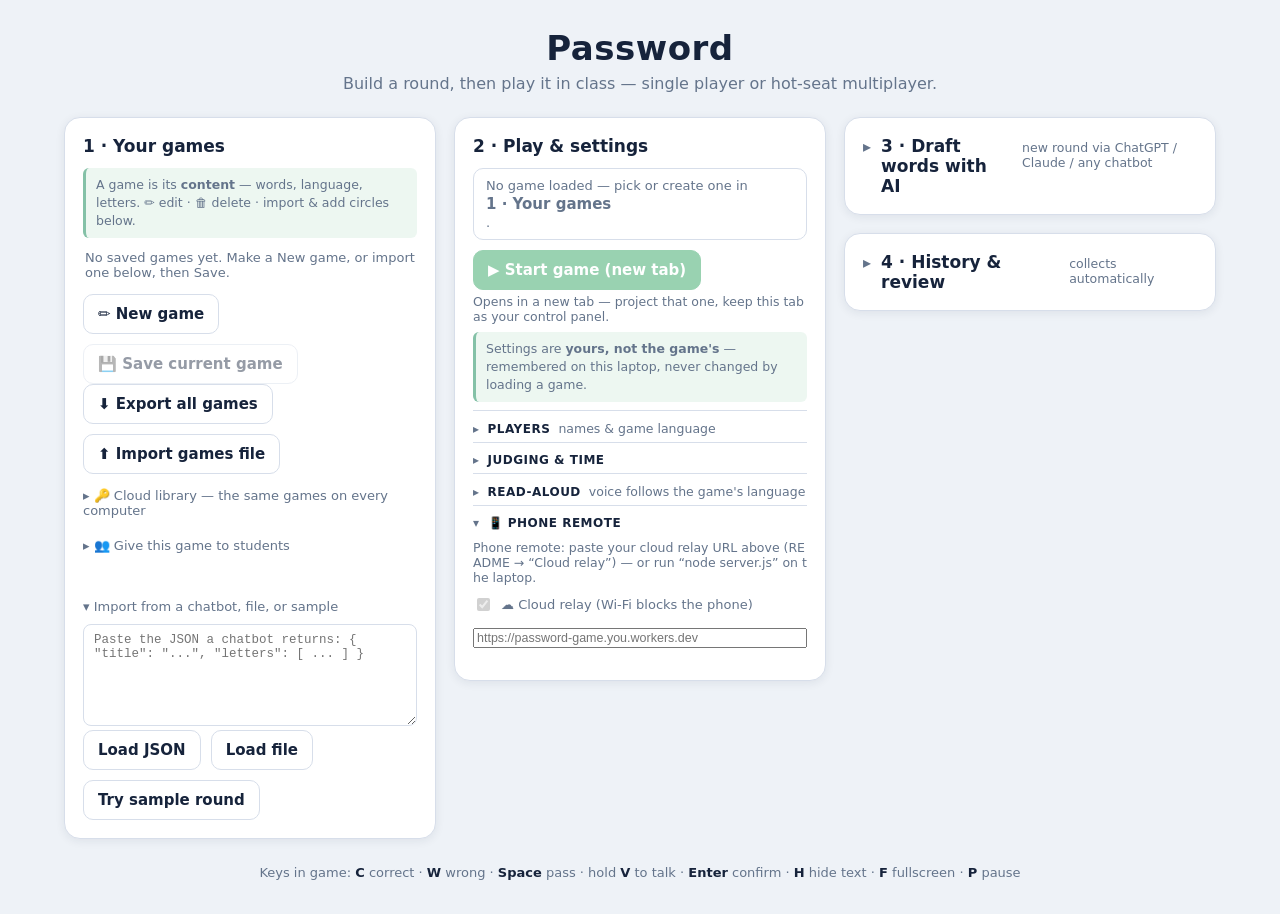
==== commit 86bc1323: "Student mode: hand a game to the class without handing over the library Teachers need students playi" ====
--- a/index.html
+++ b/index.html
@@ -43,6 +43,34 @@
           </div>
           <div id="sync-status" class="hint sync-status"></div>
         </details>
+        <details id="assign-details" class="import">
+          <summary>👥 Give this game to students</summary>
+          <p class="hint">Makes a link and a code for the game loaded above. Students open it on their own Chromebook or laptop and play a <b>copy</b> — they never see your library, your other games, or the editor, and they cannot change anything. Needs a cloud relay and a library key (🔑 above).</p>
+          <div class="field-row">
+            <label>Answers
+              <select id="assign-mode">
+                <option value="type-in" selected>Type-in (works everywhere)</option>
+                <option value="voice-auto">Voice (speak the answer; needs Chrome/Edge + mic)</option>
+              </select>
+            </label>
+            <label>Time limit <input id="assign-duration" type="number" value="0" min="0" max="3600" step="30" title="Seconds. 0 = no timer." /></label>
+            <label>Expires in <input id="assign-expiry" type="number" value="0" min="0" max="365" title="Days. 0 = never expires." /> days</label>
+          </div>
+          <div class="field-row">
+            <button id="assign-create" class="btn">👥 Create student link</button>
+          </div>
+          <div id="assign-out" class="assign-out hidden">
+            <p class="assign-code">Code <b id="assign-code">…</b></p>
+            <div class="field-row">
+              <input id="assign-url" class="mono" readonly />
+              <button id="assign-copy" class="btn ghost">Copy link</button>
+            </div>
+            <div id="assign-qr" class="remote-qr"></div>
+            <p class="hint">Put this on the projector — students scan it, or type the code at the same address.</p>
+          </div>
+          <div id="assign-list" class="assign-list"></div>
+          <div id="assign-msg" class="msg"></div>
+        </details>
         <div id="validation" class="msg"></div>
         <details id="import-details" class="import">
           <summary>Import from a chatbot, file, or sample</summary>
@@ -248,6 +276,12 @@
       <p id="clue-text" class="clue-text"></p>
     </div>
 
+    <!-- shown between the two ▶ Starts: the board is up, nothing is running yet -->
+    <div id="ready" class="ready hidden">
+      <button id="ready-start" class="btn primary ready-go">▶ Start the round</button>
+      <small>Board is up — the clocks are still and no clue has been read.<br />Press ▶ Start again (here, on the phone, or Enter) to begin.</small>
+    </div>
+
     <div id="heard" class="heard"></div>
     <div id="suggestion" class="suggestion"></div>
     <div id="reveal-answer" class="reveal-answer hidden"></div>
--- a/styles.css
+++ b/styles.css
@@ -348,6 +348,22 @@
    "flash the word" on (the turn carries on underneath — it just fades out) */
 .reveal-answer.correct { background: var(--ok); }
 
+/* two-step start: the board is up, the clocks are still, nothing has been read */
+.ready {
+  position: absolute; bottom: 84px; left: 50%; transform: translateX(-50%);
+  display: flex; flex-direction: column; align-items: center; gap: 10px; z-index: 9;
+  background: #fff; border: 1px solid var(--line); box-shadow: var(--shadow);
+  border-radius: 14px; padding: 16px 24px; text-align: center;
+  max-width: 720px; width: calc(100% - 40px);
+}
+.ready small { color: var(--muted); font-size: 13px; line-height: 1.5; }
+.ready-go { font-size: 20px; padding: 12px 30px; }
+/* the round hasn't begun: no clue box and no speech feedback yet (the control
+   bar stays, so 📷/⛶/Exit still work while the class settles) */
+body.armed #clue,
+body.armed .heard,
+body.armed .suggestion { display: none; }
+
 /* live-settings confirmation toast */
 .toast {
   position: absolute; bottom: 76px; left: 50%; transform: translateX(-50%);
@@ -385,3 +401,22 @@
   margin-top: 0.4rem;
   word-break: break-word;
 }
+
+/* Student assignments: the share code, the link, and this browser's own list. */
+.assign-out { margin-top: 0.6rem; }
+.assign-code { font-size: 1.05rem; margin: 0 0 0.4rem; }
+.assign-code b { font-size: 1.5rem; letter-spacing: 0.12em; font-family: ui-monospace, SFMono-Regular, Menlo, monospace; }
+.assign-h { font-size: 0.95rem; margin: 1rem 0 0.4rem; color: #666; }
+.assign-list { margin-top: 0.2rem; }
+.assign-row { display: flex; gap: 0.4rem; align-items: stretch; margin-bottom: 0.3rem; }
+.assign-open { flex: 1; display: flex; gap: 0.6rem; align-items: baseline; text-align: left;
+  background: #fafafa; border: 1px solid #e2e2e2; border-radius: 6px; padding: 0.4rem 0.6rem; cursor: pointer; }
+.assign-open b { font-family: ui-monospace, SFMono-Regular, Menlo, monospace; letter-spacing: 0.06em; }
+.assign-open span { flex: 1; }
+.assign-open em { font-style: normal; color: #777; font-size: 0.85rem; }
+.assign-del { border: 1px solid #e2e2e2; border-radius: 6px; background: #fafafa; cursor: pointer; padding: 0 0.6rem; }
+#assign-url { flex: 1 1 18rem; font-size: 0.85rem; }
+@media (prefers-color-scheme: dark) {
+  .assign-open, .assign-del { background: #1e1e1e; border-color: #333; }
+  .assign-h, .assign-open em { color: #999; }
+}
